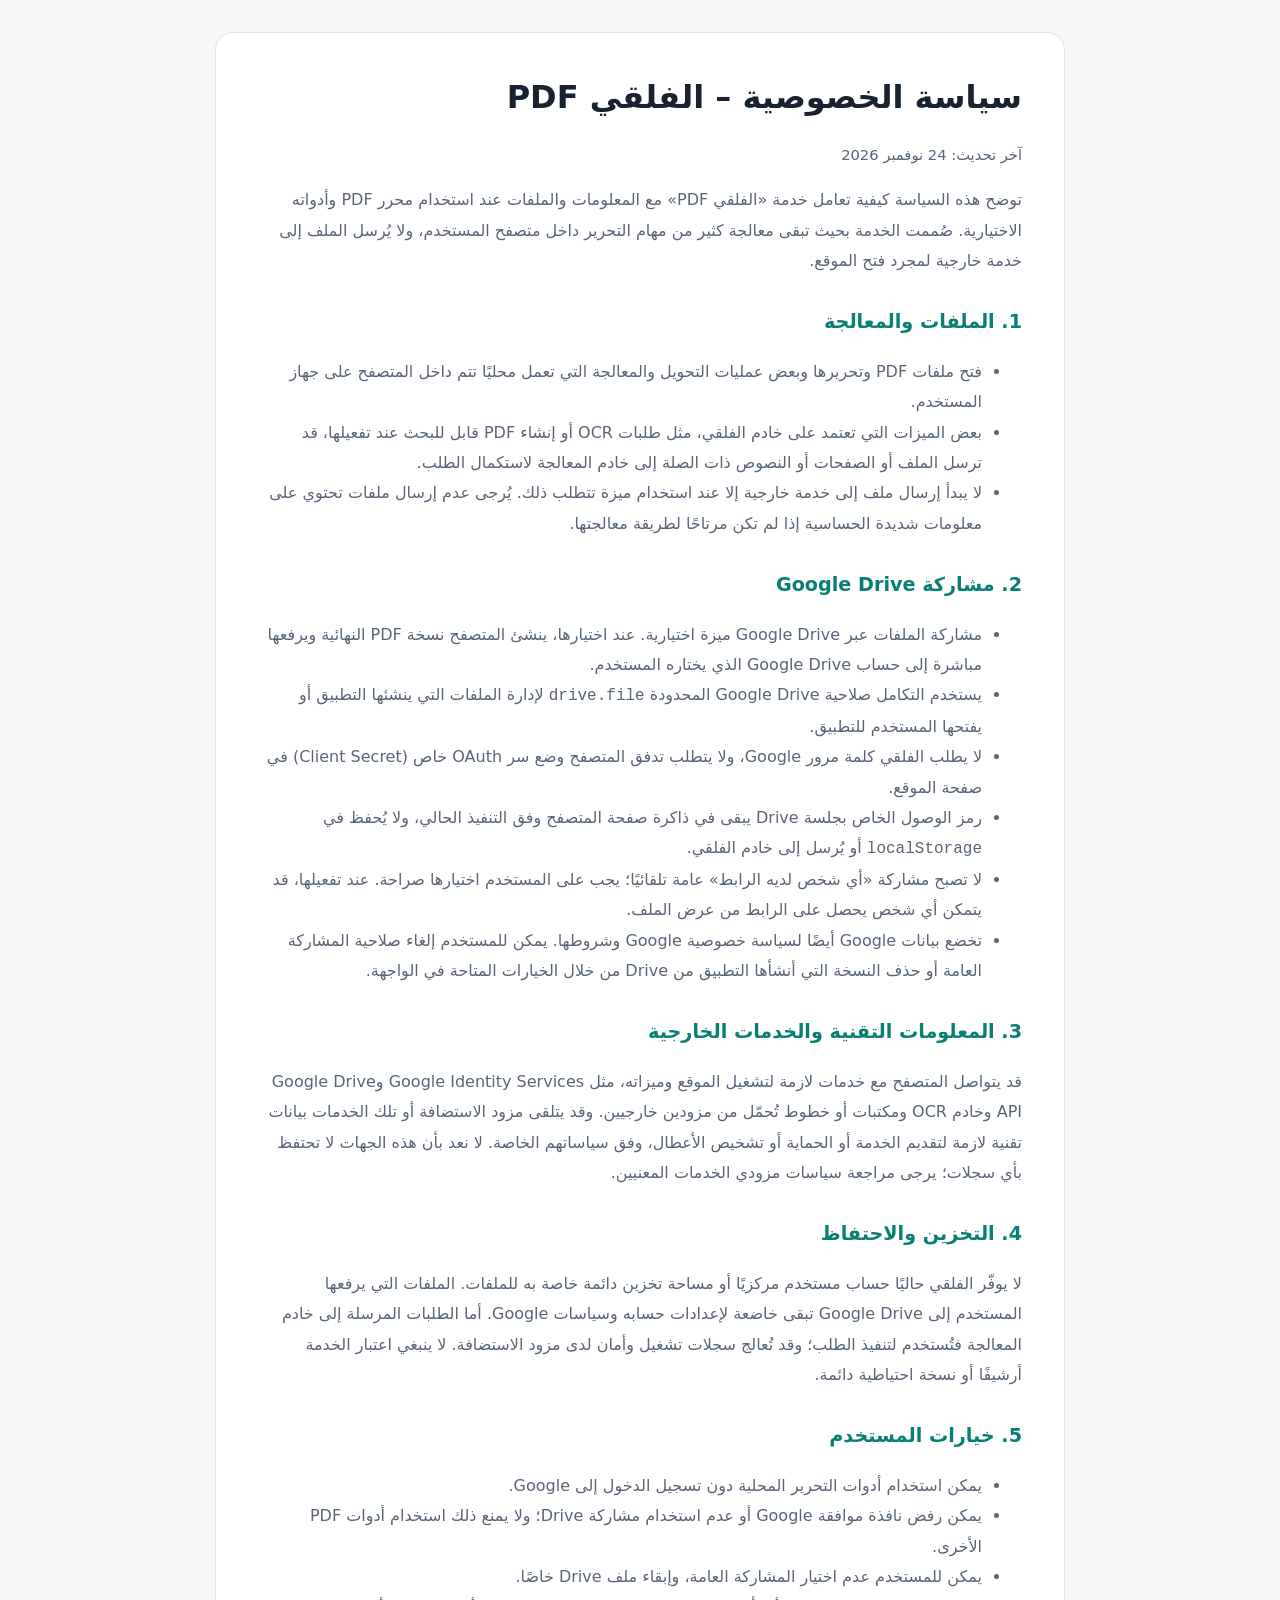
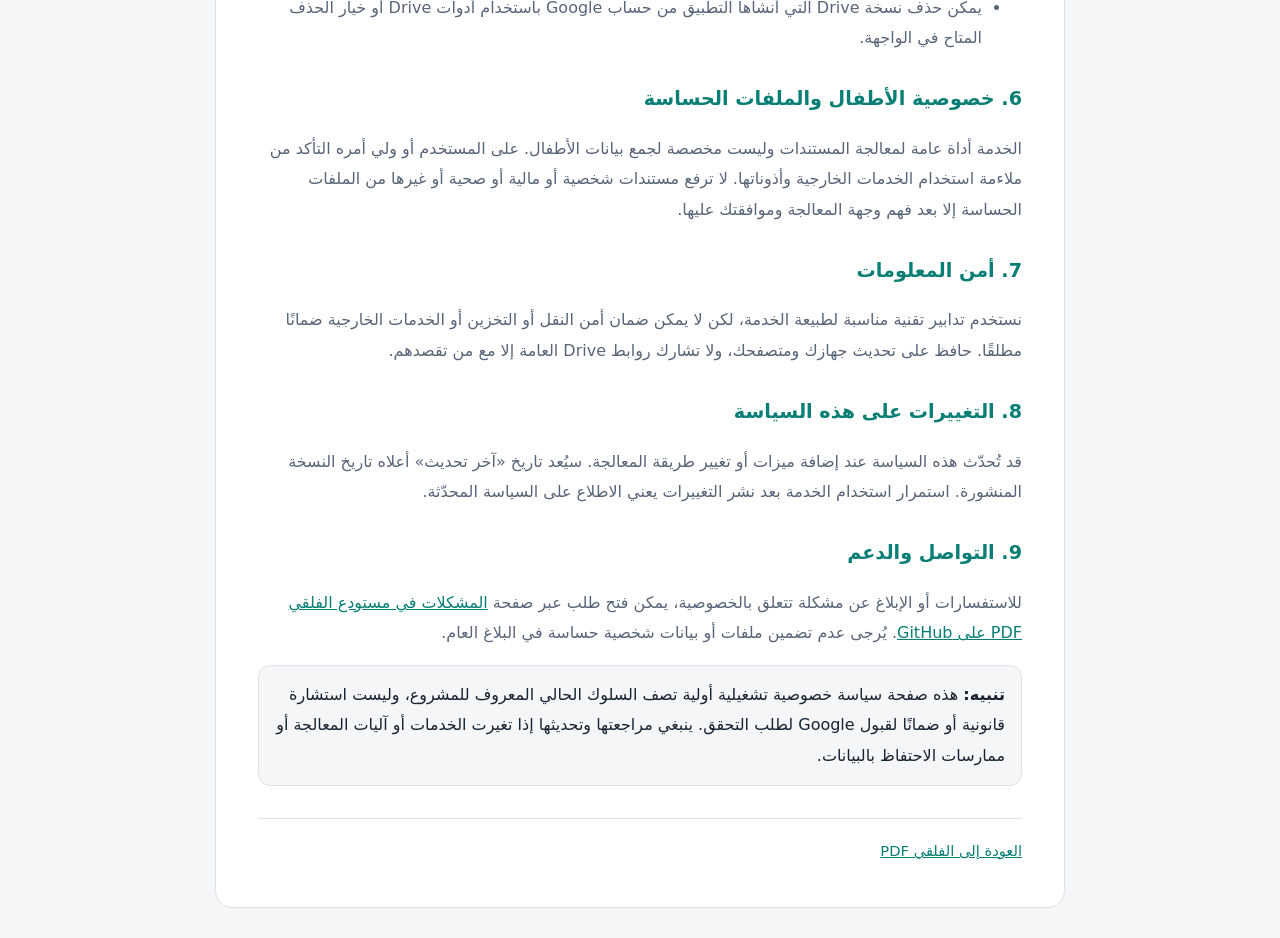
==== privacy.html @ 9f80da8d "Add Arabic privacy policy page for Google OAuth branding" ====
<!doctype html>
<html lang="ar" dir="rtl">
<head>
  <meta charset="utf-8">
  <meta name="viewport" content="width=device-width, initial-scale=1">
  <meta name="robots" content="index,follow">
  <title>سياسة الخصوصية | الفلقي PDF</title>
  <style>
    :root{color-scheme:light dark;--bg:#f4f6f8;--panel:#fff;--ink:#182230;--muted:#586579;--line:#dce2e9;--accent:#087f75}
    @media(prefers-color-scheme:dark){:root{--bg:#111820;--panel:#1b2632;--ink:#edf2f7;--muted:#b0bdca;--line:#344252;--accent:#5ee0c5}}
    *{box-sizing:border-box}body{margin:0;background:var(--bg);color:var(--ink);font:16px/1.9 system-ui,-apple-system,"Segoe UI",sans-serif}
    main{width:min(850px,calc(100% - 28px));margin:32px auto;padding:clamp(20px,5vw,42px);background:var(--panel);border:1px solid var(--line);border-radius:18px}
    h1{line-height:1.4;margin-top:0}h2{font-size:1.2rem;margin-top:28px;color:var(--accent)}
    p,li{color:var(--muted)}a{color:var(--accent);overflow-wrap:anywhere}
    .date{font-size:.92rem;color:var(--muted)}.notice{padding:14px 16px;border:1px solid var(--line);border-radius:12px;background:var(--bg)}
    footer{margin-top:32px;padding-top:18px;border-top:1px solid var(--line);font-size:.92rem;color:var(--muted)}
  </style>
</head>
<body>
<main>
  <h1>سياسة الخصوصية – الفلقي PDF</h1>
  <p class="date">آخر تحديث: 24 نوفمبر 2026</p>
  <p>توضح هذه السياسة كيفية تعامل خدمة «الفلقي PDF» مع المعلومات والملفات عند استخدام محرر PDF وأدواته الاختيارية. صُممت الخدمة بحيث تبقى معالجة كثير من مهام التحرير داخل متصفح المستخدم، ولا يُرسل الملف إلى خدمة خارجية لمجرد فتح الموقع.</p>

  <h2>1. الملفات والمعالجة</h2>
  <ul>
    <li>فتح ملفات PDF وتحريرها وبعض عمليات التحويل والمعالجة التي تعمل محليًا تتم داخل المتصفح على جهاز المستخدم.</li>
    <li>بعض الميزات التي تعتمد على خادم الفلقي، مثل طلبات OCR أو إنشاء PDF قابل للبحث عند تفعيلها، قد ترسل الملف أو الصفحات أو النصوص ذات الصلة إلى خادم المعالجة لاستكمال الطلب.</li>
    <li>لا يبدأ إرسال ملف إلى خدمة خارجية إلا عند استخدام ميزة تتطلب ذلك. يُرجى عدم إرسال ملفات تحتوي على معلومات شديدة الحساسية إذا لم تكن مرتاحًا لطريقة معالجتها.</li>
  </ul>

  <h2>2. مشاركة Google Drive</h2>
  <ul>
    <li>مشاركة الملفات عبر Google Drive ميزة اختيارية. عند اختيارها، ينشئ المتصفح نسخة PDF النهائية ويرفعها مباشرة إلى حساب Google Drive الذي يختاره المستخدم.</li>
    <li>يستخدم التكامل صلاحية Google Drive المحدودة <code>drive.file</code> لإدارة الملفات التي ينشئها التطبيق أو يفتحها المستخدم للتطبيق.</li>
    <li>لا يطلب الفلقي كلمة مرور Google، ولا يتطلب تدفق المتصفح وضع سر OAuth خاص (Client Secret) في صفحة الموقع.</li>
    <li>رمز الوصول الخاص بجلسة Drive يبقى في ذاكرة صفحة المتصفح وفق التنفيذ الحالي، ولا يُحفظ في <code>localStorage</code> أو يُرسل إلى خادم الفلقي.</li>
    <li>لا تصبح مشاركة «أي شخص لديه الرابط» عامة تلقائيًا؛ يجب على المستخدم اختيارها صراحة. عند تفعيلها، قد يتمكن أي شخص يحصل على الرابط من عرض الملف.</li>
    <li>تخضع بيانات Google أيضًا لسياسة خصوصية Google وشروطها. يمكن للمستخدم إلغاء صلاحية المشاركة العامة أو حذف النسخة التي أنشأها التطبيق من Drive من خلال الخيارات المتاحة في الواجهة.</li>
  </ul>

  <h2>3. المعلومات التقنية والخدمات الخارجية</h2>
  <p>قد يتواصل المتصفح مع خدمات لازمة لتشغيل الموقع وميزاته، مثل Google Identity Services وGoogle Drive API وخادم OCR ومكتبات أو خطوط تُحمّل من مزودين خارجيين. وقد يتلقى مزود الاستضافة أو تلك الخدمات بيانات تقنية لازمة لتقديم الخدمة أو الحماية أو تشخيص الأعطال، وفق سياساتهم الخاصة. لا نعد بأن هذه الجهات لا تحتفظ بأي سجلات؛ يرجى مراجعة سياسات مزودي الخدمات المعنيين.</p>

  <h2>4. التخزين والاحتفاظ</h2>
  <p>لا يوفّر الفلقي حاليًا حساب مستخدم مركزيًا أو مساحة تخزين دائمة خاصة به للملفات. الملفات التي يرفعها المستخدم إلى Google Drive تبقى خاضعة لإعدادات حسابه وسياسات Google. أما الطلبات المرسلة إلى خادم المعالجة فتُستخدم لتنفيذ الطلب؛ وقد تُعالج سجلات تشغيل وأمان لدى مزود الاستضافة. لا ينبغي اعتبار الخدمة أرشيفًا أو نسخة احتياطية دائمة.</p>

  <h2>5. خيارات المستخدم</h2>
  <ul>
    <li>يمكن استخدام أدوات التحرير المحلية دون تسجيل الدخول إلى Google.</li>
    <li>يمكن رفض نافذة موافقة Google أو عدم استخدام مشاركة Drive؛ ولا يمنع ذلك استخدام أدوات PDF الأخرى.</li>
    <li>يمكن للمستخدم عدم اختيار المشاركة العامة، وإبقاء ملف Drive خاصًا.</li>
    <li>يمكن حذف نسخة Drive التي أنشأها التطبيق من حساب Google باستخدام أدوات Drive أو خيار الحذف المتاح في الواجهة.</li>
  </ul>

  <h2>6. خصوصية الأطفال والملفات الحساسة</h2>
  <p>الخدمة أداة عامة لمعالجة المستندات وليست مخصصة لجمع بيانات الأطفال. على المستخدم أو ولي أمره التأكد من ملاءمة استخدام الخدمات الخارجية وأذوناتها. لا ترفع مستندات شخصية أو مالية أو صحية أو غيرها من الملفات الحساسة إلا بعد فهم وجهة المعالجة وموافقتك عليها.</p>

  <h2>7. أمن المعلومات</h2>
  <p>نستخدم تدابير تقنية مناسبة لطبيعة الخدمة، لكن لا يمكن ضمان أمن النقل أو التخزين أو الخدمات الخارجية ضمانًا مطلقًا. حافظ على تحديث جهازك ومتصفحك، ولا تشارك روابط Drive العامة إلا مع من تقصدهم.</p>

  <h2>8. التغييرات على هذه السياسة</h2>
  <p>قد تُحدّث هذه السياسة عند إضافة ميزات أو تغيير طريقة المعالجة. سيُعد تاريخ «آخر تحديث» أعلاه تاريخ النسخة المنشورة. استمرار استخدام الخدمة بعد نشر التغييرات يعني الاطلاع على السياسة المحدّثة.</p>

  <h2>9. التواصل والدعم</h2>
  <p>للاستفسارات أو الإبلاغ عن مشكلة تتعلق بالخصوصية، يمكن فتح طلب عبر صفحة <a href="https://github.com/abr1404abr1404-afk/Got-pdf/issues" target="_blank" rel="noopener noreferrer">المشكلات في مستودع الفلقي PDF على GitHub</a>. يُرجى عدم تضمين ملفات أو بيانات شخصية حساسة في البلاغ العام.</p>

  <div class="notice"><strong>تنبيه:</strong> هذه صفحة سياسة خصوصية تشغيلية أولية تصف السلوك الحالي المعروف للمشروع، وليست استشارة قانونية أو ضمانًا لقبول Google لطلب التحقق. ينبغي مراجعتها وتحديثها إذا تغيرت الخدمات أو آليات المعالجة أو ممارسات الاحتفاظ بالبيانات.</div>
  <footer><a href="./">العودة إلى الفلقي PDF</a></footer>
</main>
</body>
</html>
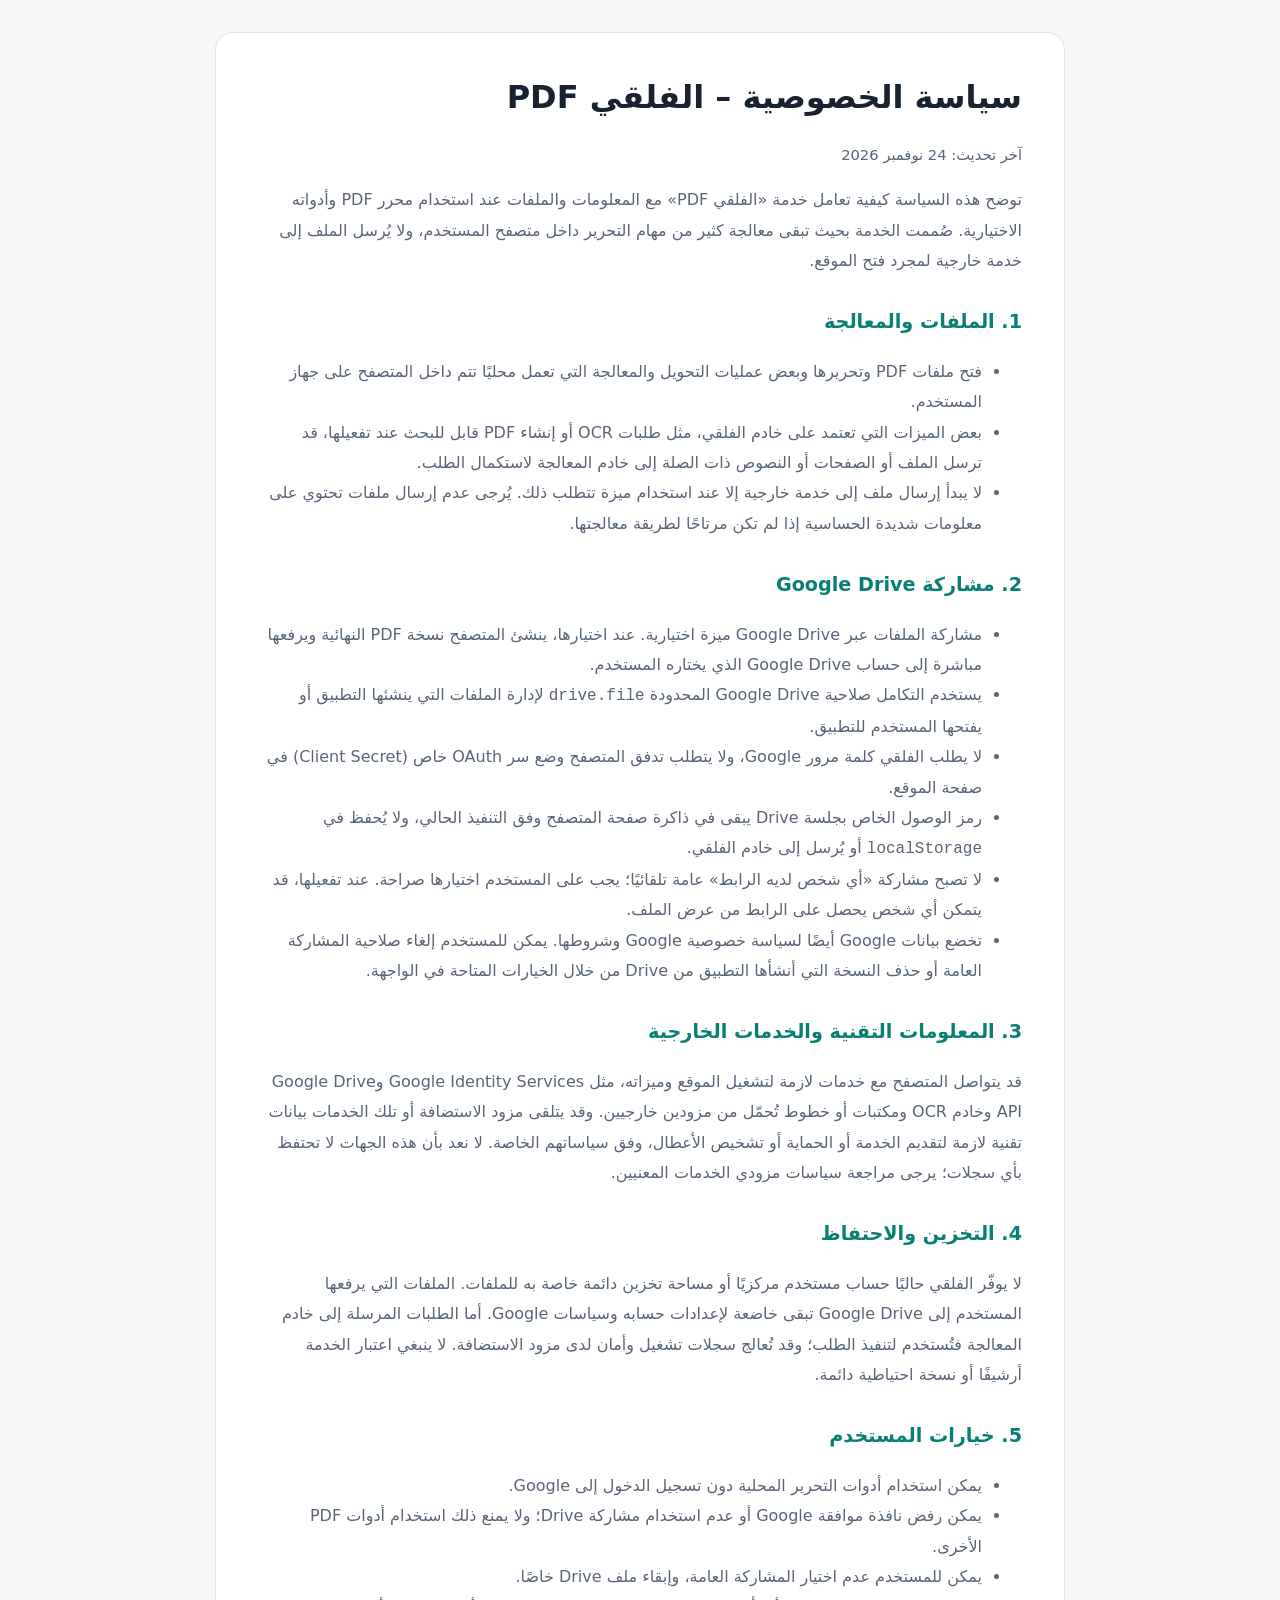
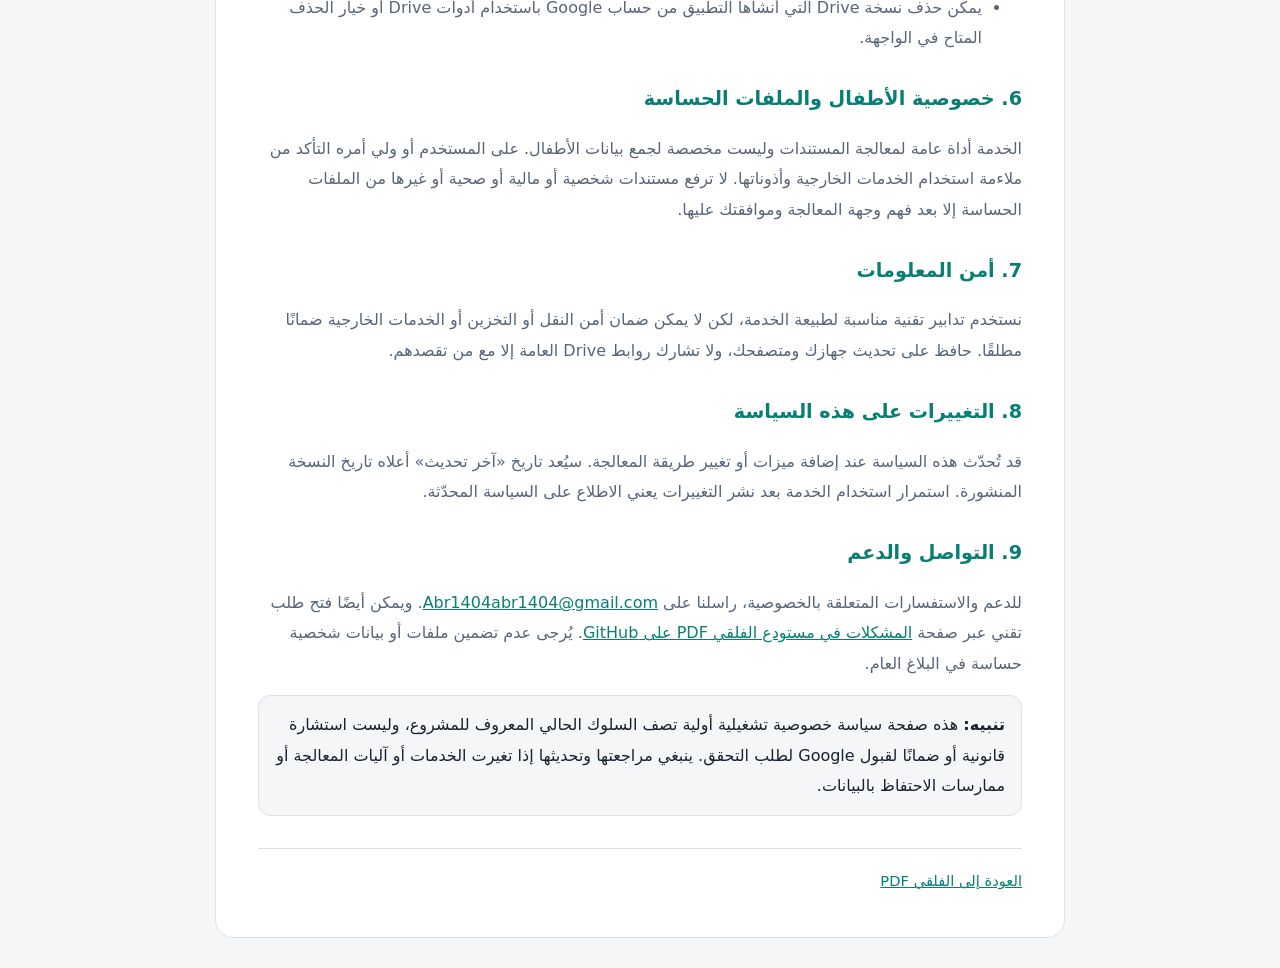
==== commit 88500b31: "Add support contact to privacy policy" ====
--- a/privacy.html
+++ b/privacy.html
@@ -63,7 +63,7 @@
   <p>قد تُحدّث هذه السياسة عند إضافة ميزات أو تغيير طريقة المعالجة. سيُعد تاريخ «آخر تحديث» أعلاه تاريخ النسخة المنشورة. استمرار استخدام الخدمة بعد نشر التغييرات يعني الاطلاع على السياسة المحدّثة.</p>
 
   <h2>9. التواصل والدعم</h2>
-  <p>للاستفسارات أو الإبلاغ عن مشكلة تتعلق بالخصوصية، يمكن فتح طلب عبر صفحة <a href="https://github.com/abr1404abr1404-afk/Got-pdf/issues" target="_blank" rel="noopener noreferrer">المشكلات في مستودع الفلقي PDF على GitHub</a>. يُرجى عدم تضمين ملفات أو بيانات شخصية حساسة في البلاغ العام.</p>
+  <p>للدعم والاستفسارات المتعلقة بالخصوصية، راسلنا على <a href="mailto:Abr1404abr1404@gmail.com">Abr1404abr1404@gmail.com</a>. ويمكن أيضًا فتح طلب تقني عبر صفحة <a href="https://github.com/abr1404abr1404-afk/Got-pdf/issues" target="_blank" rel="noopener noreferrer">المشكلات في مستودع الفلقي PDF على GitHub</a>. يُرجى عدم تضمين ملفات أو بيانات شخصية حساسة في البلاغ العام.</p>
 
   <div class="notice"><strong>تنبيه:</strong> هذه صفحة سياسة خصوصية تشغيلية أولية تصف السلوك الحالي المعروف للمشروع، وليست استشارة قانونية أو ضمانًا لقبول Google لطلب التحقق. ينبغي مراجعتها وتحديثها إذا تغيرت الخدمات أو آليات المعالجة أو ممارسات الاحتفاظ بالبيانات.</div>
   <footer><a href="./">العودة إلى الفلقي PDF</a></footer>
